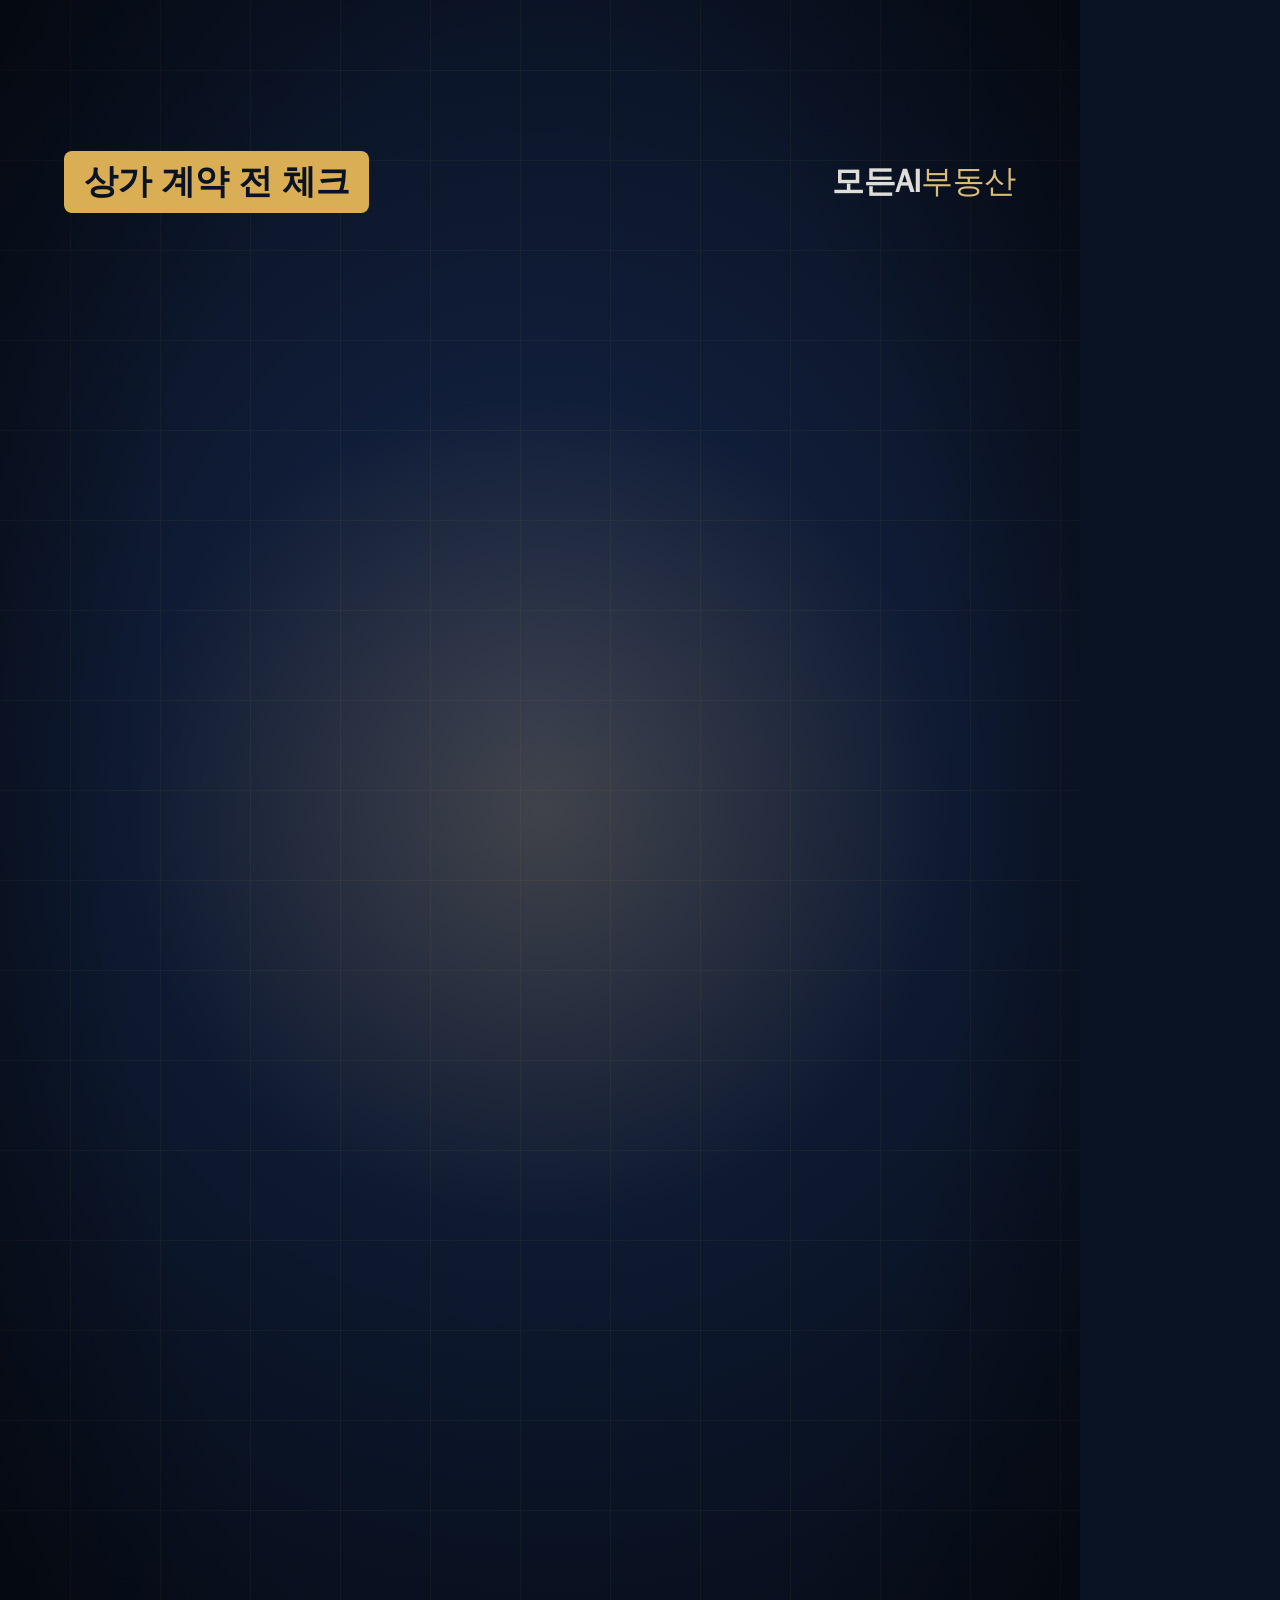
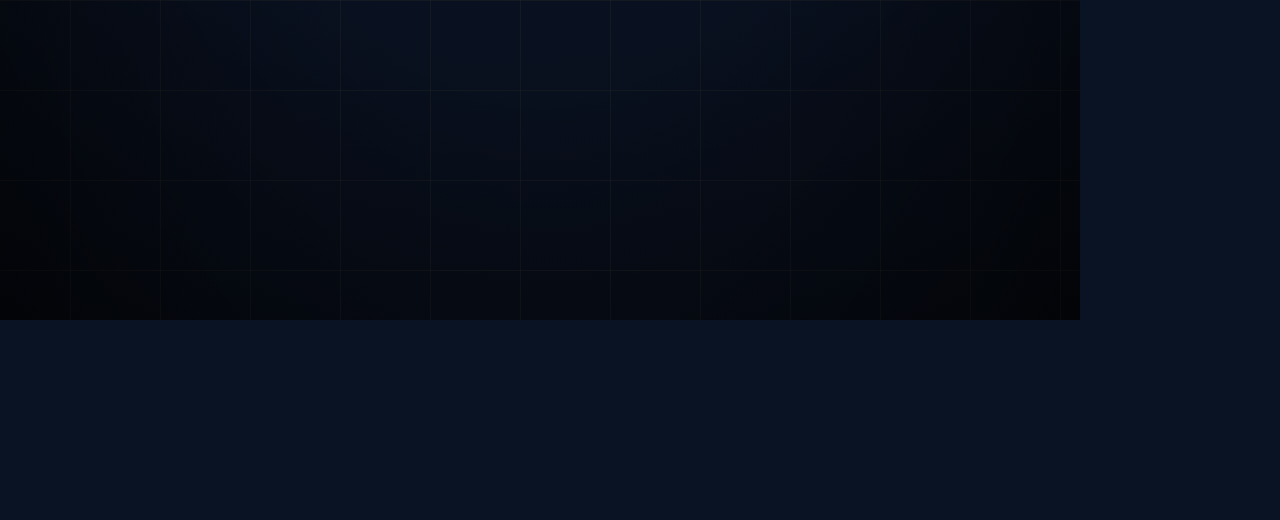
==== shorts/2026-11-sangga-check/src/index.html @ c027d95c "Add shorts #1: 상가 계약 전 체크 3단계 (9:16, 43s) Motion-graphics Shorts for 모든AI부동산 lead generation, struct" ====
<!doctype html>
<html lang="ko">
<head>
<meta charset="utf-8">
<title>상가 계약 전 체크</title>
<style>
@font-face{font-family:P;font-weight:500;src:url(node_modules/pretendard/dist/web/static/woff2/Pretendard-Medium.woff2)}
@font-face{font-family:P;font-weight:700;src:url(node_modules/pretendard/dist/web/static/woff2/Pretendard-Bold.woff2)}
@font-face{font-family:P;font-weight:800;src:url(node_modules/pretendard/dist/web/static/woff2/Pretendard-ExtraBold.woff2)}
@font-face{font-family:P;font-weight:900;src:url(node_modules/pretendard/dist/web/static/woff2/Pretendard-Black.woff2)}
:root{
  --navy:#0A1324; --navy2:#101C33; --black:#05080F; --char:#1B2232; --char2:#252D40;
  --gold:#D9AE55; --gold2:#F1CF85; --orange:#F2862B; --white:#F6F3EC; --gray:#A9B0BE; --dim:#6E7686;
}
*{margin:0;padding:0;box-sizing:border-box}
html,body{width:1080px;height:1920px;overflow:hidden;background:var(--navy)}
body{font-family:P,'WenQuanYi Zen Hei',sans-serif;color:var(--white);position:relative;letter-spacing:-0.02em}
.abs{position:absolute}
#bg{position:absolute;inset:0;background:radial-gradient(1200px 1400px at 50% 38%,#16264A 0%,var(--navy) 55%,var(--black) 100%)}
#grid{position:absolute;inset:-200px;opacity:.16;
  background-image:linear-gradient(rgba(217,174,85,.35) 1px,transparent 1px),linear-gradient(90deg,rgba(217,174,85,.35) 1px,transparent 1px);
  background-size:90px 90px}
#glow{position:absolute;width:900px;height:900px;border-radius:50%;left:90px;top:300px;
  background:radial-gradient(circle,rgba(217,174,85,.22),rgba(217,174,85,0) 65%)}
#vig{position:absolute;inset:0;background:radial-gradient(ellipse at 50% 45%,transparent 55%,rgba(0,0,0,.55) 100%)}
.scene{position:absolute;inset:0;opacity:0}
.center{left:0;right:0;text-align:center}

/* header */
#hdr{position:absolute;left:64px;right:64px;top:150px;height:64px;display:flex;align-items:center;justify-content:space-between}
#hdr .tag{background:var(--gold);color:var(--navy);font-weight:800;font-size:34px;padding:8px 20px;border-radius:8px}
#hdr .brand{font-weight:700;font-size:32px;color:var(--gold2);opacity:.9}
#hdr .brand b{color:var(--white);font-weight:800}

/* captions */
#cap{position:absolute;left:60px;right:60px;top:1300px;display:flex;justify-content:center}
#cap .box{background:rgba(3,6,12,.72);border:1px solid rgba(217,174,85,.35);border-radius:20px;padding:20px 34px;
  font-weight:800;font-size:58px;line-height:1.28;text-align:center;max-width:960px}
.hl{color:var(--gold2)}
.or{color:var(--orange)}

/* scene A */
.h-white{font-weight:800;font-size:82px;line-height:1.15}
.h-gold{font-weight:900;font-size:122px;line-height:1.08;color:var(--gold);text-shadow:0 6px 30px rgba(217,174,85,.25)}
#shop{left:160px;top:800px;width:760px;height:420px}
#shop .awn{position:absolute;left:-30px;right:-30px;top:0;height:90px;border-radius:10px 10px 0 0;
  background:repeating-linear-gradient(90deg,var(--gold) 0 60px,var(--char2) 60px 120px)}
#shop .sign{position:absolute;left:150px;right:150px;top:110px;height:70px;border:3px solid var(--gold);border-radius:10px;
  display:flex;align-items:center;justify-content:center;font-weight:800;font-size:38px;color:var(--gold2);background:rgba(10,19,36,.8)}
#shop .body{position:absolute;left:0;right:0;top:200px;bottom:0;background:var(--char);border:3px solid #3A4459;border-top:none}
#shop .win{position:absolute;top:30px;bottom:40px;width:250px;border:3px solid #4A5570;
  background:linear-gradient(160deg,rgba(241,207,133,.55),rgba(217,174,85,.12) 60%,rgba(10,19,36,.3))}
#shop .door{position:absolute;left:300px;width:160px;top:30px;bottom:0;border:3px solid #4A5570;background:linear-gradient(180deg,#2A3348,#1A2131)}
#stamp{left:250px;top:880px;width:580px;height:250px;border:12px solid var(--orange);border-radius:26px;
  display:flex;align-items:center;justify-content:center;font-weight:900;font-size:92px;color:var(--orange);
  background:rgba(10,8,6,.55);opacity:0}

/* scene B */
.lbl{font-weight:700;font-size:44px;color:var(--gray)}
.lbl.g{color:var(--gold)}
#flow{font-weight:900;font-size:168px;line-height:1}
#strike{position:absolute;height:16px;background:var(--orange);border-radius:8px;left:210px;top:595px;width:0;transform:rotate(-4deg);transform-origin:left center}
#xmark{font-weight:900;font-size:120px;color:var(--orange);left:870px;top:470px;opacity:0}
.b2{font-weight:900;font-size:116px;line-height:1.12;color:var(--gold)}
#chk{left:740px;top:1088px;width:130px;height:130px;border-radius:50%;background:var(--gold);color:var(--navy);
  display:flex;align-items:center;justify-content:center;font-weight:900;font-size:86px;opacity:0}

/* scene C */
#three{font-weight:900;font-size:330px;line-height:1;color:var(--gold)}
#three span{font-size:130px;color:var(--white);margin-left:10px}
.pill{left:150px;width:780px;height:104px;border-radius:52px;background:var(--char);border:2px solid rgba(217,174,85,.5);
  display:flex;align-items:center;padding-left:24px;font-weight:800;font-size:52px;opacity:0}
.pill i{font-style:normal;width:70px;height:70px;border-radius:50%;background:var(--gold);color:var(--navy);display:inline-flex;
  align-items:center;justify-content:center;font-weight:900;font-size:42px;margin-right:28px}

/* step scenes */
.step{font-weight:800;font-size:42px;color:var(--gold);letter-spacing:.12em}
.stitle{font-weight:900;font-size:100px;line-height:1.1}
.card{left:64px;right:64px;border-radius:28px;background:linear-gradient(180deg,var(--char2),var(--char));border:2px solid rgba(217,174,85,.55);overflow:hidden}
.ex{position:absolute;right:22px;top:20px;font-size:30px;font-weight:700;color:var(--navy);background:var(--gray);border-radius:8px;padding:4px 14px}
.row{position:absolute;left:50px;right:50px;opacity:0}
.row .k{font-weight:700;font-size:38px;color:var(--gray)}
.row .v{font-weight:900;font-size:64px;margin-top:6px}
.vs{position:absolute;left:0;right:0;text-align:center;font-weight:900;font-size:60px;color:var(--gold);opacity:0}
#badge{position:absolute;left:50px;right:50px;height:120px;border-radius:20px;background:rgba(242,134,43,.14);border:3px solid var(--orange);
  display:flex;align-items:center;justify-content:center;gap:22px;font-weight:900;font-size:58px;color:var(--orange);opacity:0}
#badge i{font-style:normal;width:72px;height:72px;border-radius:50%;background:var(--orange);color:var(--navy);display:inline-flex;align-items:center;justify-content:center;font-size:52px}

/* map */
#map{top:600px;height:600px}
#map .road{position:absolute;background:#2F3A52}
#pin{position:absolute;width:56px;height:56px;left:448px;top:272px;border-radius:50% 50% 50% 0;transform:rotate(-45deg);background:var(--gold);box-shadow:0 0 0 10px rgba(217,174,85,.2)}
#ring{position:absolute;border:4px dashed var(--gold);border-radius:50%;background:rgba(217,174,85,.07)}
.dot{position:absolute;width:38px;height:38px;border-radius:50%;background:var(--orange);border:4px solid #FFD2A8;opacity:0}
.dot.out{background:#4A5570;border-color:#6E7686}
#rlabel{position:absolute;left:30px;bottom:24px;font-weight:800;font-size:38px;color:var(--gold2)}
#count{position:absolute;right:28px;bottom:16px;font-weight:900;font-size:58px;color:var(--orange)}
#count small{font-size:36px;color:var(--white);font-weight:800;margin-right:10px}

/* grid */
#tgrid{left:64px;right:64px;top:610px;height:560px}
.cell{position:absolute;width:464px;height:268px;border-radius:24px;background:var(--char);border:2px solid #3A4459;opacity:.35}
.cell .nm{position:absolute;left:30px;top:26px;font-weight:900;font-size:54px}
.cell .ic{position:absolute;right:30px;top:28px;width:64px;height:64px;border-radius:50%}
.sun{background:var(--gold);box-shadow:0 0 0 10px rgba(217,174,85,.25)}
.moon{background:transparent;box-shadow:inset -18px -6px 0 0 var(--gold2)}
.cell .bar{position:absolute;left:30px;right:30px;bottom:40px;height:30px;border-radius:15px;background:#0E1526;overflow:hidden}
.cell .fill{height:100%;width:0;border-radius:15px;background:linear-gradient(90deg,var(--gold),var(--orange))}
.cell .ppl{position:absolute;left:30px;bottom:84px;font-weight:700;font-size:34px;color:var(--gray)}
#walk{font-weight:900;font-size:56px;color:var(--gold2);top:1200px;opacity:0}

/* phone */
#phone{left:220px;top:600px;width:640px;height:640px;border-radius:56px 56px 0 0;background:#0D1424;border:10px solid #2A3348;border-bottom:none;overflow:hidden}
#phone .top{height:110px;border-bottom:2px solid #232C40;display:flex;align-items:center;justify-content:center;flex-direction:column}
#phone .top .to{font-size:28px;color:var(--gray);font-weight:700}
#phone .top .num{font-size:42px;font-weight:900;color:var(--white)}
.bub{position:absolute;max-width:470px;border-radius:30px;padding:22px 28px;font-weight:800;font-size:40px;line-height:1.35;opacity:0}
#out{right:28px;top:150px;background:var(--gold);color:var(--navy);border-bottom-right-radius:8px}
#out div{white-space:nowrap}
#sent{position:absolute;right:36px;font-size:26px;color:var(--gray);font-weight:700;opacity:0}
#rep{left:24px;top:420px;max-width:none;white-space:nowrap;font-size:37px;padding:22px 24px;background:var(--char2);color:var(--white);border:2px solid rgba(217,174,85,.5);border-bottom-left-radius:8px}

/* end card */
#endc .brand1{font-weight:900;font-size:112px;line-height:1.05}
#endc .brand2{font-weight:800;font-size:58px;color:var(--gray);margin-top:10px}
#endc .line{width:180px;height:8px;background:var(--gold);border-radius:4px;margin:40px auto}
#endc .loc{font-weight:800;font-size:48px}
#endc .tel{font-weight:900;font-size:124px;color:var(--gold);letter-spacing:-0.01em;margin-top:24px}
#endc .how{font-weight:800;font-size:46px;color:var(--white);margin-top:8px}
#endc .how b{color:var(--gold2)}
#endc .fine{font-weight:500;font-size:32px;color:var(--gray);line-height:1.6;margin-top:60px}
</style>
</head>
<body>
<div id="bg"></div><div id="grid"></div><div id="glow"></div>

<!-- A: hook -->
<div class="scene" id="sA">
  <div class="abs center h-white" id="a1" style="top:330px">인테리어까지 끝냈는데</div>
  <div class="abs center h-gold" id="a2" style="top:450px">영업신고가<br>안 되는 상가</div>
  <div class="abs" id="shop">
    <div class="awn"></div>
    <div class="sign">인테리어 완료</div>
    <div class="body"><div class="win" style="left:30px"></div><div class="door"></div><div class="win" style="right:30px;left:auto"></div></div>
  </div>
  <div class="abs" id="stamp">영업신고 ✕</div>
</div>

<!-- B: reframe -->
<div class="scene" id="sB">
  <div class="abs center lbl" id="b0" style="top:380px">많이들 먼저 보는 것</div>
  <div class="abs center" id="flow" style="top:470px">유동인구</div>
  <div id="strike"></div>
  <div class="abs" id="xmark">✕</div>
  <div class="abs center lbl g" id="b3" style="top:760px">진짜 먼저 봐야 할 것</div>
  <div class="abs center b2" id="b4" style="top:840px">내 업종이<br>그 자리에서<br>되는가</div>
  <div class="abs" id="chk">✓</div>
</div>

<!-- C: three steps -->
<div class="scene" id="sC">
  <div class="abs center lbl" id="c0" style="top:330px;color:var(--white);font-size:56px;font-weight:800">계약 전, 이 순서대로</div>
  <div class="abs center" id="three" style="top:420px">3<span>단계</span></div>
  <div class="abs pill" id="p1" style="top:830px"><i>1</i>건축물 용도</div>
  <div class="abs pill" id="p2" style="top:960px"><i>2</i>반경 내 같은 업종</div>
  <div class="abs pill" id="p3" style="top:1090px"><i>3</i>시간대별 현장</div>
</div>

<!-- D: step 1 -->
<div class="scene" id="sD">
  <div class="abs center step" style="top:330px">STEP 1</div>
  <div class="abs center stitle" style="top:390px">건축물 용도</div>
  <div class="abs card" id="cardD" style="top:580px;height:640px">
    <div class="ex">예시</div>
    <div class="row" id="d1" style="top:60px"><div class="k">건축물대장 주용도</div><div class="v">제1종 근린생활시설</div></div>
    <div class="vs" id="dvs" style="top:250px">↕</div>
    <div class="row" id="d2" style="top:320px"><div class="k">하려는 업종</div><div class="v">일반음식점</div></div>
    <div id="badge" style="top:490px"><i>!</i>용도변경 검토 필요</div>
  </div>
</div>

<!-- E: step 2 -->
<div class="scene" id="sE">
  <div class="abs center step" style="top:330px">STEP 2</div>
  <div class="abs center stitle" style="top:390px">반경 내 같은 업종</div>
  <div class="abs card" id="map">
    <div class="road" style="left:0;right:0;top:290px;height:22px"></div>
    <div class="road" style="left:466px;width:22px;top:0;bottom:0"></div>
    <div class="road" style="left:0;right:0;top:110px;height:12px;opacity:.7"></div>
    <div class="road" style="left:0;right:0;top:470px;height:12px;opacity:.7"></div>
    <div class="road" style="left:200px;width:12px;top:0;bottom:0;opacity:.7"></div>
    <div class="road" style="left:740px;width:12px;top:0;bottom:0;opacity:.7"></div>
    <div id="ring"></div>
    <div class="dot" style="left:330px;top:180px"></div>
    <div class="dot" style="left:580px;top:210px"></div>
    <div class="dot" style="left:390px;top:380px"></div>
    <div class="dot" style="left:600px;top:360px"></div>
    <div class="dot" style="left:260px;top:300px"></div>
    <div class="dot" style="left:500px;top:130px"></div>
    <div class="dot" style="left:680px;top:280px"></div>
    <div class="dot out" style="left:80px;top:60px"></div>
    <div class="dot out" style="left:860px;top:500px"></div>
    <div class="dot out" style="left:90px;top:520px"></div>
    <div id="pin"></div>
    <div id="rlabel">반경 300m</div>
    <div id="count"><small>같은 업종</small><span id="cn">0</span>곳</div>
    <div class="ex">예시</div>
  </div>
</div>

<!-- F: step 3 -->
<div class="scene" id="sF">
  <div class="abs center step" style="top:330px">STEP 3</div>
  <div class="abs center stitle" style="top:390px">시간대별 현장</div>
  <div class="abs" id="tgrid">
    <div class="cell" id="f1" style="left:0;top:0"><div class="nm">평일 낮</div><div class="ic sun"></div><div class="ppl">지나간 사람</div><div class="bar"><div class="fill"></div></div></div>
    <div class="cell" id="f2" style="right:0;top:0"><div class="nm">평일 밤</div><div class="ic moon"></div><div class="ppl">지나간 사람</div><div class="bar"><div class="fill"></div></div></div>
    <div class="cell" id="f3" style="left:0;top:292px"><div class="nm">주말 낮</div><div class="ic sun"></div><div class="ppl">지나간 사람</div><div class="bar"><div class="fill"></div></div></div>
    <div class="cell" id="f4" style="right:0;top:292px"><div class="nm">주말 밤</div><div class="ic moon"></div><div class="ppl">지나간 사람</div><div class="bar"><div class="fill"></div></div></div>
  </div>
</div>

<!-- G/H: CTA -->
<div class="scene" id="sG">
  <div class="abs center h-white" id="g1" style="top:330px;font-size:70px">계약 전이라면</div>
  <div class="abs center h-gold" id="g2" style="top:420px">문자 주세요</div>
  <div class="abs center h-white" id="h1" style="top:330px;font-size:70px;opacity:0">이 세 가지</div>
  <div class="abs center h-gold" id="h2" style="top:420px;font-size:104px;opacity:0">먼저 확인해 드립니다</div>
  <div class="abs" id="phone">
    <div class="top"><div class="to">받는 사람</div><div class="num">010-3973-4338</div></div>
    <div class="bub" id="out"><div id="o1"></div><div id="o2"></div><div id="o3"></div></div>
    <div id="sent">전송됨</div>
    <div class="bub" id="rep">용도 · 같은 업종 · 현장<br><span class="hl">3가지 먼저 확인해 드릴게요</span></div>
  </div>
</div>

<!-- I: end card -->
<div class="scene" id="sI">
  <div class="abs center" id="endc" style="top:380px">
    <div class="brand1">모든AI부동산</div>
    <div class="brand2">중개사무소</div>
    <div class="line"></div>
    <div class="loc">광주 상무지구 · 상무타워 5층</div>
    <div class="tel">010-3973-4338</div>
    <div class="how">주소 · 호수 · 업종을 <b>문자</b>로 보내주세요</div>
    <div class="fine">대표 오민주 · 개설등록번호 29140-2026-00043<br>광주광역시 서구 상무중앙로 7, 5층<br>최종 인허가 여부는 관할 구청 확인 필요 · 화면 속 수치는 예시</div>
  </div>
</div>

<div id="vig"></div>
<div id="hdr"><span class="tag">상가 계약 전 체크</span><span class="brand"><b>모든AI</b>부동산</span></div>
<div id="cap"><div class="box" id="capbox"></div></div>

<script>
const $=id=>document.getElementById(id);
const clamp=(x,a=0,b=1)=>Math.min(b,Math.max(a,x));
const P=(t,s,d)=>clamp((t-s)/d);
const eo=x=>1-Math.pow(1-x,3);
const eb=x=>{const c1=1.70158,c3=c1+1;return 1+c3*Math.pow(x-1,3)+c1*Math.pow(x-1,2)};
const lerp=(a,b,x)=>a+(b-a)*x;

// scene windows (seconds) — aligned to voiceover pauses
const SC={sA:[0,4.95],sB:[4.95,11.15],sC:[11.15,14.6],sD:[14.6,18.8],sE:[18.8,22.55],sF:[22.55,28.25],sG:[28.25,36.75],sI:[36.75,43]};

const CAPS=[
  [0.00,2.10,'인테리어까지 끝냈는데,'],
  [2.10,4.95,'<span class="or">영업신고가 안 되는</span> 상가가 있습니다'],
  [5.00,7.80,'중요한 건 <span class="hl">유동인구</span>가 아닙니다'],
  [7.80,11.15,'내 업종이, 그 자리에서 <span class="hl">되는지</span>입니다'],
  [11.20,14.60,'계약 전, <span class="hl">세 가지만</span> 순서대로 보세요'],
  [14.65,18.80,'하나. <span class="hl">건축물 용도</span>가<br>내 업종과 맞는지'],
  [18.85,22.55,'둘. 반경 안에<br><span class="hl">같은 업종</span>이 몇 개인지'],
  [22.60,25.65,'셋. <span class="hl">평일과 주말, 낮과 밤</span>에'],
  [25.65,28.25,'실제로 사람이 지나가는지'],
  [28.30,31.05,'계약 전이라면, 주소와 호수,'],
  [31.05,33.75,'하실 업종을 <span class="hl">문자</span>로 보내주세요'],
  [33.75,36.80,'이 세 가지, <span class="hl">먼저 확인</span>해 드립니다'],
  [36.80,40.30,'광주 상무지구, <span class="hl">모든AI부동산</span>입니다'],
];

function sceneAlpha(t,[s,e]){
  const fin = s===0 ? 1 : eo(P(t,s,0.28));
  const fout = 1-P(t,e-0.22,0.22);
  return clamp(Math.min(fin,fout));
}
function fade(el,t,s,d=0.35,dy=40){
  const x=eo(P(t,s,d)); el.style.opacity=x; el.style.transform=`translateY(${(1-x)*dy}px)`; return x;
}
let lastCap=-1;
function typeText(str,t,s,cps=14){const n=Math.floor(clamp((t-s)*cps,0,str.length));return str.slice(0,n)}

window.render=function(t){
  // background drift
  $('grid').style.transform=`translate(${(t*6)%90}px,${(t*10)%90}px)`;
  $('glow').style.transform=`translate(${Math.sin(t*0.4)*80}px,${Math.cos(t*0.33)*60}px) scale(${1+0.06*Math.sin(t*0.7)})`;

  for(const k in SC){const a=sceneAlpha(t,SC[k]);const el=$(k);el.style.opacity=a;el.style.visibility=a>0.001?'visible':'hidden';
    const [s]=SC[k]; const z=1+0.025*clamp((t-s)/6); el.style.transform=`scale(${z})`;}

  // header hide on end card
  $('hdr').style.opacity=1-P(t,36.6,0.3);

  // A
  { const x=eb(P(t,0.0,0.45)); $('a1').style.opacity=clamp(P(t,0,0.2)); $('a1').style.transform=`scale(${lerp(1.25,1,x)})`;
    const y=eb(P(t,2.15,0.4)); $('a2').style.opacity=clamp(P(t,2.15,0.15)); $('a2').style.transform=`scale(${lerp(1.3,1,y)})`;
    fade($('shop'),t,0.35,0.5,60);
    const st=P(t,2.75,0.22); const s=$('stamp');
    s.style.opacity=st>0?1:0;
    const shake = (t>2.97&&t<3.3)? Math.sin(t*120)*8*(1-(t-2.97)/0.33):0;
    s.style.transform=`translate(${shake}px,0) rotate(-9deg) scale(${lerp(2.2,1,eo(st))})`;
    $('shop').style.filter = t>2.97 ? `brightness(${lerp(1,0.55,P(t,2.97,0.4))}) grayscale(${P(t,2.97,0.4)*0.7})` : 'none';
  }
  // B
  { fade($('b0'),t,5.0,0.3); const f=fade($('flow'),t,5.05,0.4);
    const sw=eo(P(t,6.15,0.35)); $('strike').style.width=(660*sw)+'px'; $('strike').style.opacity=sw>0?1:0;
    const xm=eb(P(t,6.4,0.3)); $('xmark').style.opacity=clamp(P(t,6.4,0.1)); $('xmark').style.transform=`scale(${lerp(1.8,1,xm)})`;
    const dim = 1-0.6*P(t,7.75,0.4); $('flow').style.opacity=f*dim; $('b0').style.opacity=Math.min(+$('b0').style.opacity,dim);
    $('strike').style.opacity = (sw>0?1:0)*Math.max(dim,0.7);
    fade($('b3'),t,7.8,0.3); fade($('b4'),t,7.9,0.45,60);
    const c=eb(P(t,9.55,0.35)); $('chk').style.opacity=clamp(P(t,9.55,0.1)); $('chk').style.transform=`scale(${lerp(0.2,1,c)})`;
  }
  // C
  { fade($('c0'),t,11.2,0.3);
    const x=eb(P(t,11.3,0.5)); $('three').style.opacity=clamp(P(t,11.3,0.15)); $('three').style.transform=`scale(${lerp(0.6,1,x)})`;
    [[ 'p1',12.05],['p2',12.45],['p3',12.85]].forEach(([id,s])=>{const e=$(id);const y=eo(P(t,s,0.35));e.style.opacity=y;e.style.transform=`translateX(${(1-y)*-120}px)`});
  }
  // D
  { fade($('cardD'),t,14.65,0.4,50);
    fade($('d1'),t,15.6,0.35); $('dvs').style.opacity=P(t,16.4,0.3); fade($('d2'),t,16.5,0.35);
    const b=eb(P(t,17.25,0.35)); $('badge').style.opacity=clamp(P(t,17.25,0.12)); $('badge').style.transform=`scale(${lerp(0.7,1,b)})`;
  }
  // E
  { fade($('map'),t,18.85,0.4,50);
    const r=eo(P(t,19.4,0.7))*250; const ring=$('ring'); ring.style.width=ring.style.height=(2*r)+'px';
    ring.style.left=(476-r)+'px'; ring.style.top=(300-r)+'px'; ring.style.opacity=r>1?1:0;
    $('rlabel').style.opacity=P(t,19.9,0.3);
    const dots=[...document.querySelectorAll('#map .dot')]; let inside=0;
    dots.forEach((d,i)=>{const s=19.95+i*0.17; const k=eb(P(t,s,0.25)); d.style.opacity=clamp(P(t,s,0.08)); d.style.transform=`scale(${k})`; if(!d.classList.contains('out')&&t>=s+0.1) inside++;});
    $('cn').textContent=inside; $('count').style.opacity=P(t,19.95,0.2);
    const pb=1+0.08*Math.sin(t*6); $('pin').style.transform=`rotate(-45deg) scale(${pb})`;
  }
  // F
  { fade($('tgrid'),t,22.6,0.35,40);
    const on=[['f1',23.45],['f2',23.95],['f3',24.55],['f4',25.05]]; const lv=[0.82,0.30,0.58,0.16];
    on.forEach(([id,s],i)=>{const c=$(id);const k=P(t,s,0.25);c.style.opacity=lerp(0.35,1,k);c.style.borderColor=k>0.5?'rgba(217,174,85,.8)':'#3A4459';
      c.querySelector('.fill').style.width=(eo(P(t,25.8+i*0.25,0.9))*lv[i]*100)+'%';});
  }
  // G/H
  { fade($('g1'),t,28.3,0.3); fade($('g2'),t,28.45,0.4,50);
    const sw=P(t,33.7,0.3); if(sw>0){$('g1').style.opacity=1-sw;$('g2').style.opacity=1-sw;}
    fade($('h1'),t,33.85,0.3); const h=eb(P(t,34.0,0.4)); $('h2').style.opacity=clamp(P(t,34.0,0.15)); $('h2').style.transform=`scale(${lerp(1.2,1,h)})`;
    fade($('phone'),t,28.35,0.45,120);
    const o=$('out'); o.style.opacity=t>=29.7?1:0;
    $('o1').textContent=typeText('주소: 광주 서구 ○○로 00',t,29.75,16);
    $('o2').textContent=typeText('호수: 0층 000호',t,30.45,16);
    $('o3').textContent=typeText('업종: 카페 예정',t,31.15,14);
    const sent=P(t,32.55,0.25); o.style.transform=`scale(${1+0.06*Math.sin(Math.PI*sent)})`;
    $('sent').style.opacity=sent; $('sent').style.top=(150+o.offsetHeight+12)+'px';
    const r=$('rep'); const rp=eb(P(t,34.3,0.4)); r.style.opacity=clamp(P(t,34.3,0.12)); r.style.transform=`scale(${lerp(0.6,1,rp)})`; r.style.transformOrigin='left bottom';
  }
  // I
  { const e=$('endc'); const x=eo(P(t,36.8,0.6)); e.style.opacity=x; e.style.transform=`translateY(${(1-x)*50}px)`;
    const tel=e.querySelector('.tel'); tel.style.transform=`scale(${1+0.03*Math.sin(Math.max(0,t-37.5)*3)})`;
  }
  // captions
  let idx=-1; for(let i=0;i<CAPS.length;i++){if(t>=CAPS[i][0]&&t<CAPS[i][1]){idx=i;break}}
  const box=$('capbox');
  if(idx!==lastCap){box.innerHTML= idx>=0?CAPS[idx][2]:''; lastCap=idx;}
  box.style.display= idx>=0?'block':'none';
  if(idx>=0){const k=eo(P(t,CAPS[idx][0],0.15)); box.style.transform=`scale(${lerp(0.94,1,k)})`; box.style.opacity=k;}
};
window.render(0);
</script>
</body>
</html>
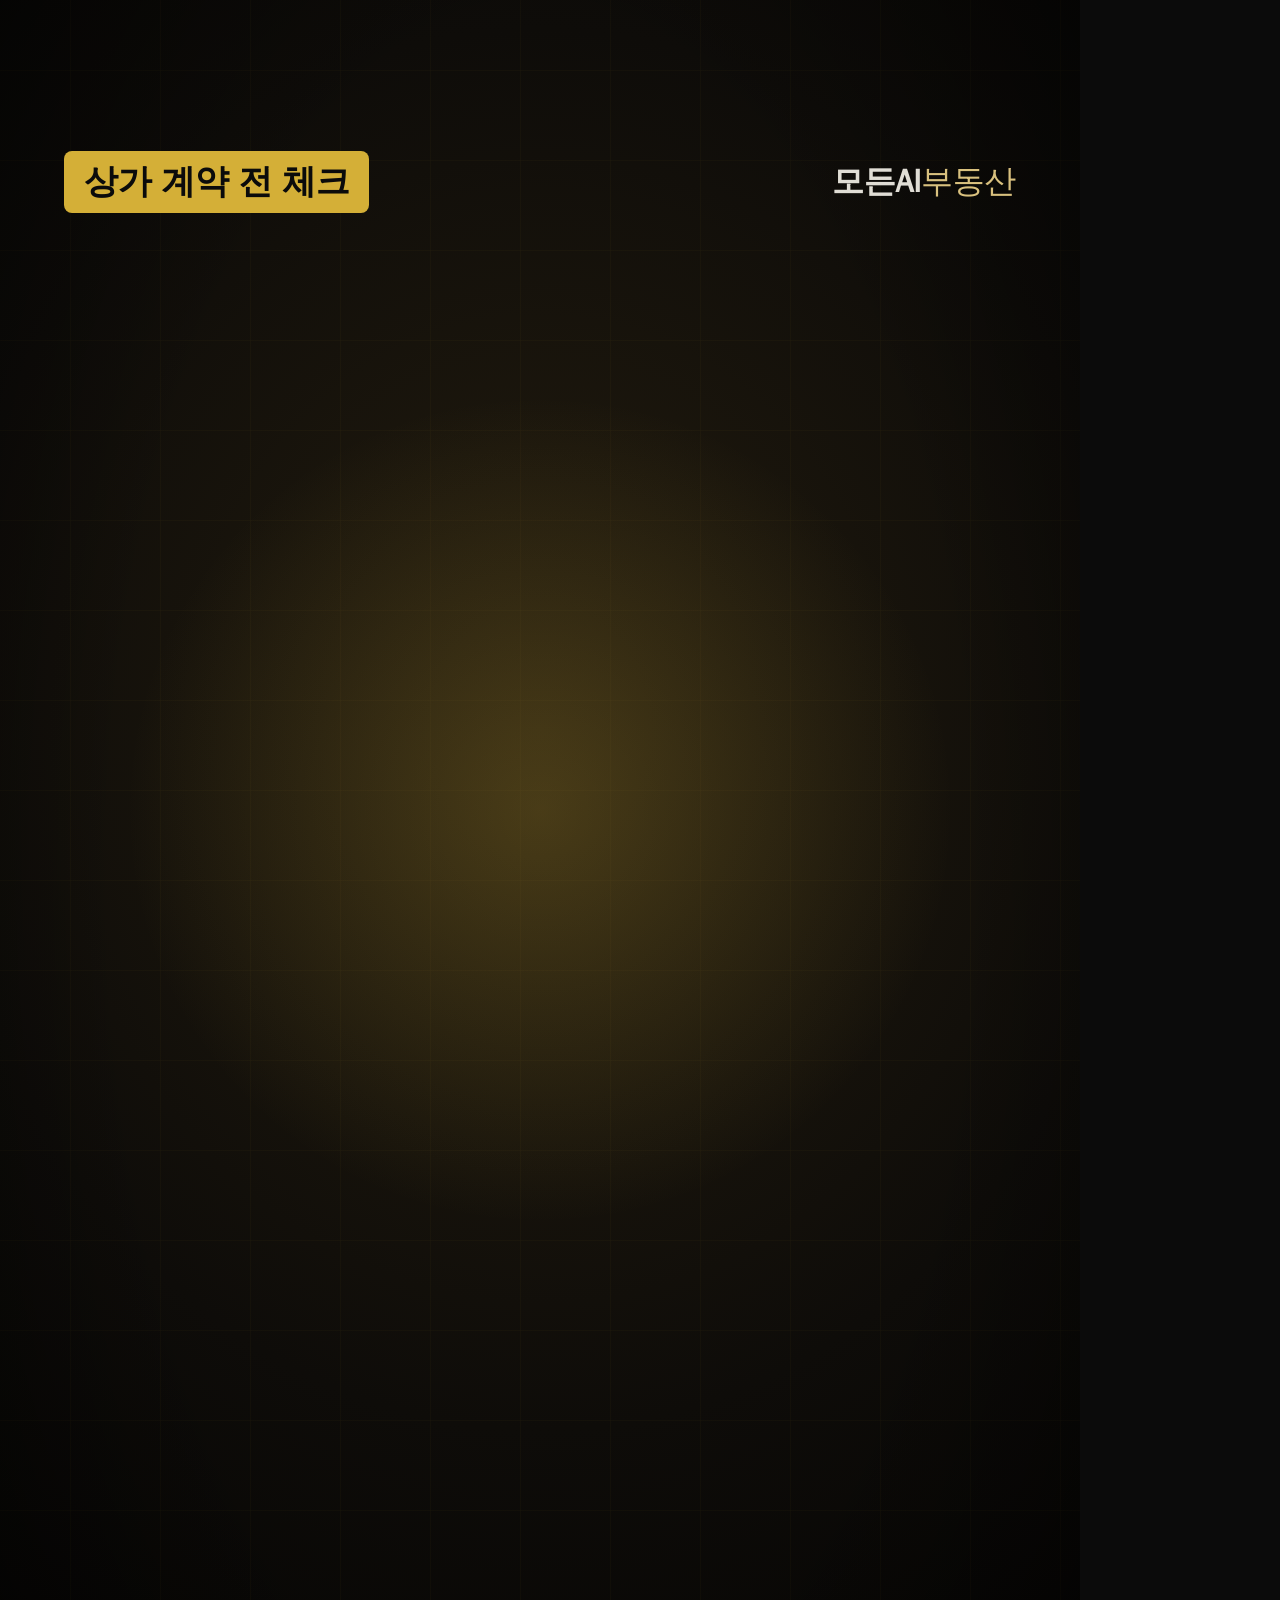
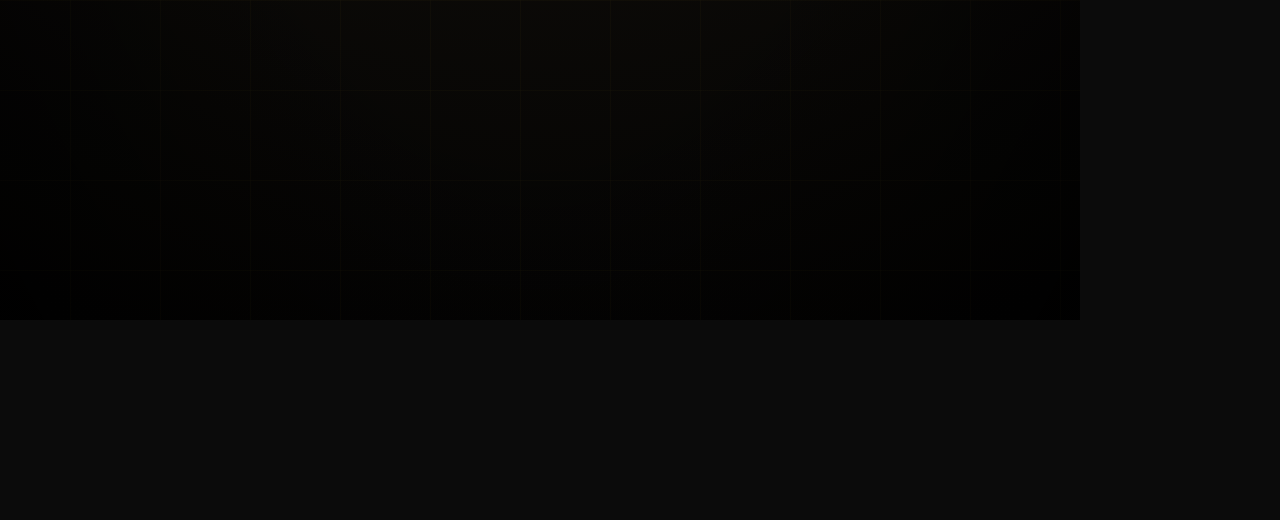
==== commit a3145035: "Shorts #1: switch palette from dark navy to black and gold Co-Authored-By: Claude Opus 5.5 <noreply@" ====
--- a/shorts/2026-11-sangga-check/src/index.html
+++ b/shorts/2026-11-sangga-check/src/index.html
@@ -9,19 +9,19 @@
 @font-face{font-family:P;font-weight:800;src:url(node_modules/pretendard/dist/web/static/woff2/Pretendard-ExtraBold.woff2)}
 @font-face{font-family:P;font-weight:900;src:url(node_modules/pretendard/dist/web/static/woff2/Pretendard-Black.woff2)}
 :root{
-  --navy:#0A1324; --navy2:#101C33; --black:#05080F; --char:#1B2232; --char2:#252D40;
-  --gold:#D9AE55; --gold2:#F1CF85; --orange:#F2862B; --white:#F6F3EC; --gray:#A9B0BE; --dim:#6E7686;
+  --navy:#0B0B0B; --navy2:#121212; --black:#000000; --char:#161513; --char2:#211F1B;
+  --gold:#D4AF37; --gold2:#F0D58C; --orange:#E8762B; --white:#F7F4EC; --gray:#A8A194; --dim:#6B665E;
 }
 *{margin:0;padding:0;box-sizing:border-box}
 html,body{width:1080px;height:1920px;overflow:hidden;background:var(--navy)}
 body{font-family:P,'WenQuanYi Zen Hei',sans-serif;color:var(--white);position:relative;letter-spacing:-0.02em}
 .abs{position:absolute}
-#bg{position:absolute;inset:0;background:radial-gradient(1200px 1400px at 50% 38%,#16264A 0%,var(--navy) 55%,var(--black) 100%)}
-#grid{position:absolute;inset:-200px;opacity:.16;
-  background-image:linear-gradient(rgba(217,174,85,.35) 1px,transparent 1px),linear-gradient(90deg,rgba(217,174,85,.35) 1px,transparent 1px);
+#bg{position:absolute;inset:0;background:radial-gradient(1200px 1400px at 50% 38%,#241D0F 0%,#0E0C09 50%,var(--black) 100%)}
+#grid{position:absolute;inset:-200px;opacity:.09;
+  background-image:linear-gradient(rgba(212,175,55,.35) 1px,transparent 1px),linear-gradient(90deg,rgba(212,175,55,.35) 1px,transparent 1px);
   background-size:90px 90px}
 #glow{position:absolute;width:900px;height:900px;border-radius:50%;left:90px;top:300px;
-  background:radial-gradient(circle,rgba(217,174,85,.22),rgba(217,174,85,0) 65%)}
+  background:radial-gradient(circle,rgba(212,175,55,.22),rgba(212,175,55,0) 65%)}
 #vig{position:absolute;inset:0;background:radial-gradient(ellipse at 50% 45%,transparent 55%,rgba(0,0,0,.55) 100%)}
 .scene{position:absolute;inset:0;opacity:0}
 .center{left:0;right:0;text-align:center}
@@ -34,23 +34,23 @@
 
 /* captions */
 #cap{position:absolute;left:60px;right:60px;top:1300px;display:flex;justify-content:center}
-#cap .box{background:rgba(3,6,12,.72);border:1px solid rgba(217,174,85,.35);border-radius:20px;padding:20px 34px;
+#cap .box{background:rgba(0,0,0,.8);border:1px solid rgba(212,175,55,.35);border-radius:20px;padding:20px 34px;
   font-weight:800;font-size:58px;line-height:1.28;text-align:center;max-width:960px}
 .hl{color:var(--gold2)}
 .or{color:var(--orange)}
 
 /* scene A */
 .h-white{font-weight:800;font-size:82px;line-height:1.15}
-.h-gold{font-weight:900;font-size:122px;line-height:1.08;color:var(--gold);text-shadow:0 6px 30px rgba(217,174,85,.25)}
+.h-gold{font-weight:900;font-size:122px;line-height:1.08;color:var(--gold);text-shadow:0 6px 30px rgba(212,175,55,.25)}
 #shop{left:160px;top:800px;width:760px;height:420px}
 #shop .awn{position:absolute;left:-30px;right:-30px;top:0;height:90px;border-radius:10px 10px 0 0;
   background:repeating-linear-gradient(90deg,var(--gold) 0 60px,var(--char2) 60px 120px)}
 #shop .sign{position:absolute;left:150px;right:150px;top:110px;height:70px;border:3px solid var(--gold);border-radius:10px;
-  display:flex;align-items:center;justify-content:center;font-weight:800;font-size:38px;color:var(--gold2);background:rgba(10,19,36,.8)}
-#shop .body{position:absolute;left:0;right:0;top:200px;bottom:0;background:var(--char);border:3px solid #3A4459;border-top:none}
-#shop .win{position:absolute;top:30px;bottom:40px;width:250px;border:3px solid #4A5570;
-  background:linear-gradient(160deg,rgba(241,207,133,.55),rgba(217,174,85,.12) 60%,rgba(10,19,36,.3))}
-#shop .door{position:absolute;left:300px;width:160px;top:30px;bottom:0;border:3px solid #4A5570;background:linear-gradient(180deg,#2A3348,#1A2131)}
+  display:flex;align-items:center;justify-content:center;font-weight:800;font-size:38px;color:var(--gold2);background:rgba(8,8,8,.85)}
+#shop .body{position:absolute;left:0;right:0;top:200px;bottom:0;background:var(--char);border:3px solid #3A3630;border-top:none}
+#shop .win{position:absolute;top:30px;bottom:40px;width:250px;border:3px solid #4A453C;
+  background:linear-gradient(160deg,rgba(241,207,133,.55),rgba(212,175,55,.12) 60%,rgba(8,8,8,.3))}
+#shop .door{position:absolute;left:300px;width:160px;top:30px;bottom:0;border:3px solid #4A453C;background:linear-gradient(180deg,#2C2924,#141311)}
 #stamp{left:250px;top:880px;width:580px;height:250px;border:12px solid var(--orange);border-radius:26px;
   display:flex;align-items:center;justify-content:center;font-weight:900;font-size:92px;color:var(--orange);
   background:rgba(10,8,6,.55);opacity:0}
@@ -68,7 +68,7 @@
 /* scene C */
 #three{font-weight:900;font-size:330px;line-height:1;color:var(--gold)}
 #three span{font-size:130px;color:var(--white);margin-left:10px}
-.pill{left:150px;width:780px;height:104px;border-radius:52px;background:var(--char);border:2px solid rgba(217,174,85,.5);
+.pill{left:150px;width:780px;height:104px;border-radius:52px;background:var(--char);border:2px solid rgba(212,175,55,.5);
   display:flex;align-items:center;padding-left:24px;font-weight:800;font-size:52px;opacity:0}
 .pill i{font-style:normal;width:70px;height:70px;border-radius:50%;background:var(--gold);color:var(--navy);display:inline-flex;
   align-items:center;justify-content:center;font-weight:900;font-size:42px;margin-right:28px}
@@ -76,7 +76,7 @@
 /* step scenes */
 .step{font-weight:800;font-size:42px;color:var(--gold);letter-spacing:.12em}
 .stitle{font-weight:900;font-size:100px;line-height:1.1}
-.card{left:64px;right:64px;border-radius:28px;background:linear-gradient(180deg,var(--char2),var(--char));border:2px solid rgba(217,174,85,.55);overflow:hidden}
+.card{left:64px;right:64px;border-radius:28px;background:linear-gradient(180deg,var(--char2),var(--char));border:2px solid rgba(212,175,55,.55);overflow:hidden}
 .ex{position:absolute;right:22px;top:20px;font-size:30px;font-weight:700;color:var(--navy);background:var(--gray);border-radius:8px;padding:4px 14px}
 .row{position:absolute;left:50px;right:50px;opacity:0}
 .row .k{font-weight:700;font-size:38px;color:var(--gray)}
@@ -88,37 +88,37 @@
 
 /* map */
 #map{top:600px;height:600px}
-#map .road{position:absolute;background:#2F3A52}
-#pin{position:absolute;width:56px;height:56px;left:448px;top:272px;border-radius:50% 50% 50% 0;transform:rotate(-45deg);background:var(--gold);box-shadow:0 0 0 10px rgba(217,174,85,.2)}
-#ring{position:absolute;border:4px dashed var(--gold);border-radius:50%;background:rgba(217,174,85,.07)}
+#map .road{position:absolute;background:#2B2823}
+#pin{position:absolute;width:56px;height:56px;left:448px;top:272px;border-radius:50% 50% 50% 0;transform:rotate(-45deg);background:var(--gold);box-shadow:0 0 0 10px rgba(212,175,55,.2)}
+#ring{position:absolute;border:4px dashed var(--gold);border-radius:50%;background:rgba(212,175,55,.07)}
 .dot{position:absolute;width:38px;height:38px;border-radius:50%;background:var(--orange);border:4px solid #FFD2A8;opacity:0}
-.dot.out{background:#4A5570;border-color:#6E7686}
+.dot.out{background:#4A453C;border-color:#6B665E}
 #rlabel{position:absolute;left:30px;bottom:24px;font-weight:800;font-size:38px;color:var(--gold2)}
 #count{position:absolute;right:28px;bottom:16px;font-weight:900;font-size:58px;color:var(--orange)}
 #count small{font-size:36px;color:var(--white);font-weight:800;margin-right:10px}
 
 /* grid */
 #tgrid{left:64px;right:64px;top:610px;height:560px}
-.cell{position:absolute;width:464px;height:268px;border-radius:24px;background:var(--char);border:2px solid #3A4459;opacity:.35}
+.cell{position:absolute;width:464px;height:268px;border-radius:24px;background:var(--char);border:2px solid #3A3630;opacity:.35}
 .cell .nm{position:absolute;left:30px;top:26px;font-weight:900;font-size:54px}
 .cell .ic{position:absolute;right:30px;top:28px;width:64px;height:64px;border-radius:50%}
-.sun{background:var(--gold);box-shadow:0 0 0 10px rgba(217,174,85,.25)}
+.sun{background:var(--gold);box-shadow:0 0 0 10px rgba(212,175,55,.25)}
 .moon{background:transparent;box-shadow:inset -18px -6px 0 0 var(--gold2)}
-.cell .bar{position:absolute;left:30px;right:30px;bottom:40px;height:30px;border-radius:15px;background:#0E1526;overflow:hidden}
+.cell .bar{position:absolute;left:30px;right:30px;bottom:40px;height:30px;border-radius:15px;background:#050505;overflow:hidden}
 .cell .fill{height:100%;width:0;border-radius:15px;background:linear-gradient(90deg,var(--gold),var(--orange))}
 .cell .ppl{position:absolute;left:30px;bottom:84px;font-weight:700;font-size:34px;color:var(--gray)}
 #walk{font-weight:900;font-size:56px;color:var(--gold2);top:1200px;opacity:0}
 
 /* phone */
-#phone{left:220px;top:600px;width:640px;height:640px;border-radius:56px 56px 0 0;background:#0D1424;border:10px solid #2A3348;border-bottom:none;overflow:hidden}
-#phone .top{height:110px;border-bottom:2px solid #232C40;display:flex;align-items:center;justify-content:center;flex-direction:column}
+#phone{left:220px;top:600px;width:640px;height:640px;border-radius:56px 56px 0 0;background:#0A0A09;border:10px solid #2C2924;border-bottom:none;overflow:hidden}
+#phone .top{height:110px;border-bottom:2px solid #262320;display:flex;align-items:center;justify-content:center;flex-direction:column}
 #phone .top .to{font-size:28px;color:var(--gray);font-weight:700}
 #phone .top .num{font-size:42px;font-weight:900;color:var(--white)}
 .bub{position:absolute;max-width:470px;border-radius:30px;padding:22px 28px;font-weight:800;font-size:40px;line-height:1.35;opacity:0}
 #out{right:28px;top:150px;background:var(--gold);color:var(--navy);border-bottom-right-radius:8px}
 #out div{white-space:nowrap}
 #sent{position:absolute;right:36px;font-size:26px;color:var(--gray);font-weight:700;opacity:0}
-#rep{left:24px;top:420px;max-width:none;white-space:nowrap;font-size:37px;padding:22px 24px;background:var(--char2);color:var(--white);border:2px solid rgba(217,174,85,.5);border-bottom-left-radius:8px}
+#rep{left:24px;top:420px;max-width:none;white-space:nowrap;font-size:37px;padding:22px 24px;background:var(--char2);color:var(--white);border:2px solid rgba(212,175,55,.5);border-bottom-left-radius:8px}
 
 /* end card */
 #endc .brand1{font-weight:900;font-size:112px;line-height:1.05}
@@ -342,7 +342,7 @@
   // F
   { fade($('tgrid'),t,22.6,0.35,40);
     const on=[['f1',23.45],['f2',23.95],['f3',24.55],['f4',25.05]]; const lv=[0.82,0.30,0.58,0.16];
-    on.forEach(([id,s],i)=>{const c=$(id);const k=P(t,s,0.25);c.style.opacity=lerp(0.35,1,k);c.style.borderColor=k>0.5?'rgba(217,174,85,.8)':'#3A4459';
+    on.forEach(([id,s],i)=>{const c=$(id);const k=P(t,s,0.25);c.style.opacity=lerp(0.35,1,k);c.style.borderColor=k>0.5?'rgba(212,175,55,.8)':'#3A3630';
       c.querySelector('.fill').style.width=(eo(P(t,25.8+i*0.25,0.9))*lv[i]*100)+'%';});
   }
   // G/H
